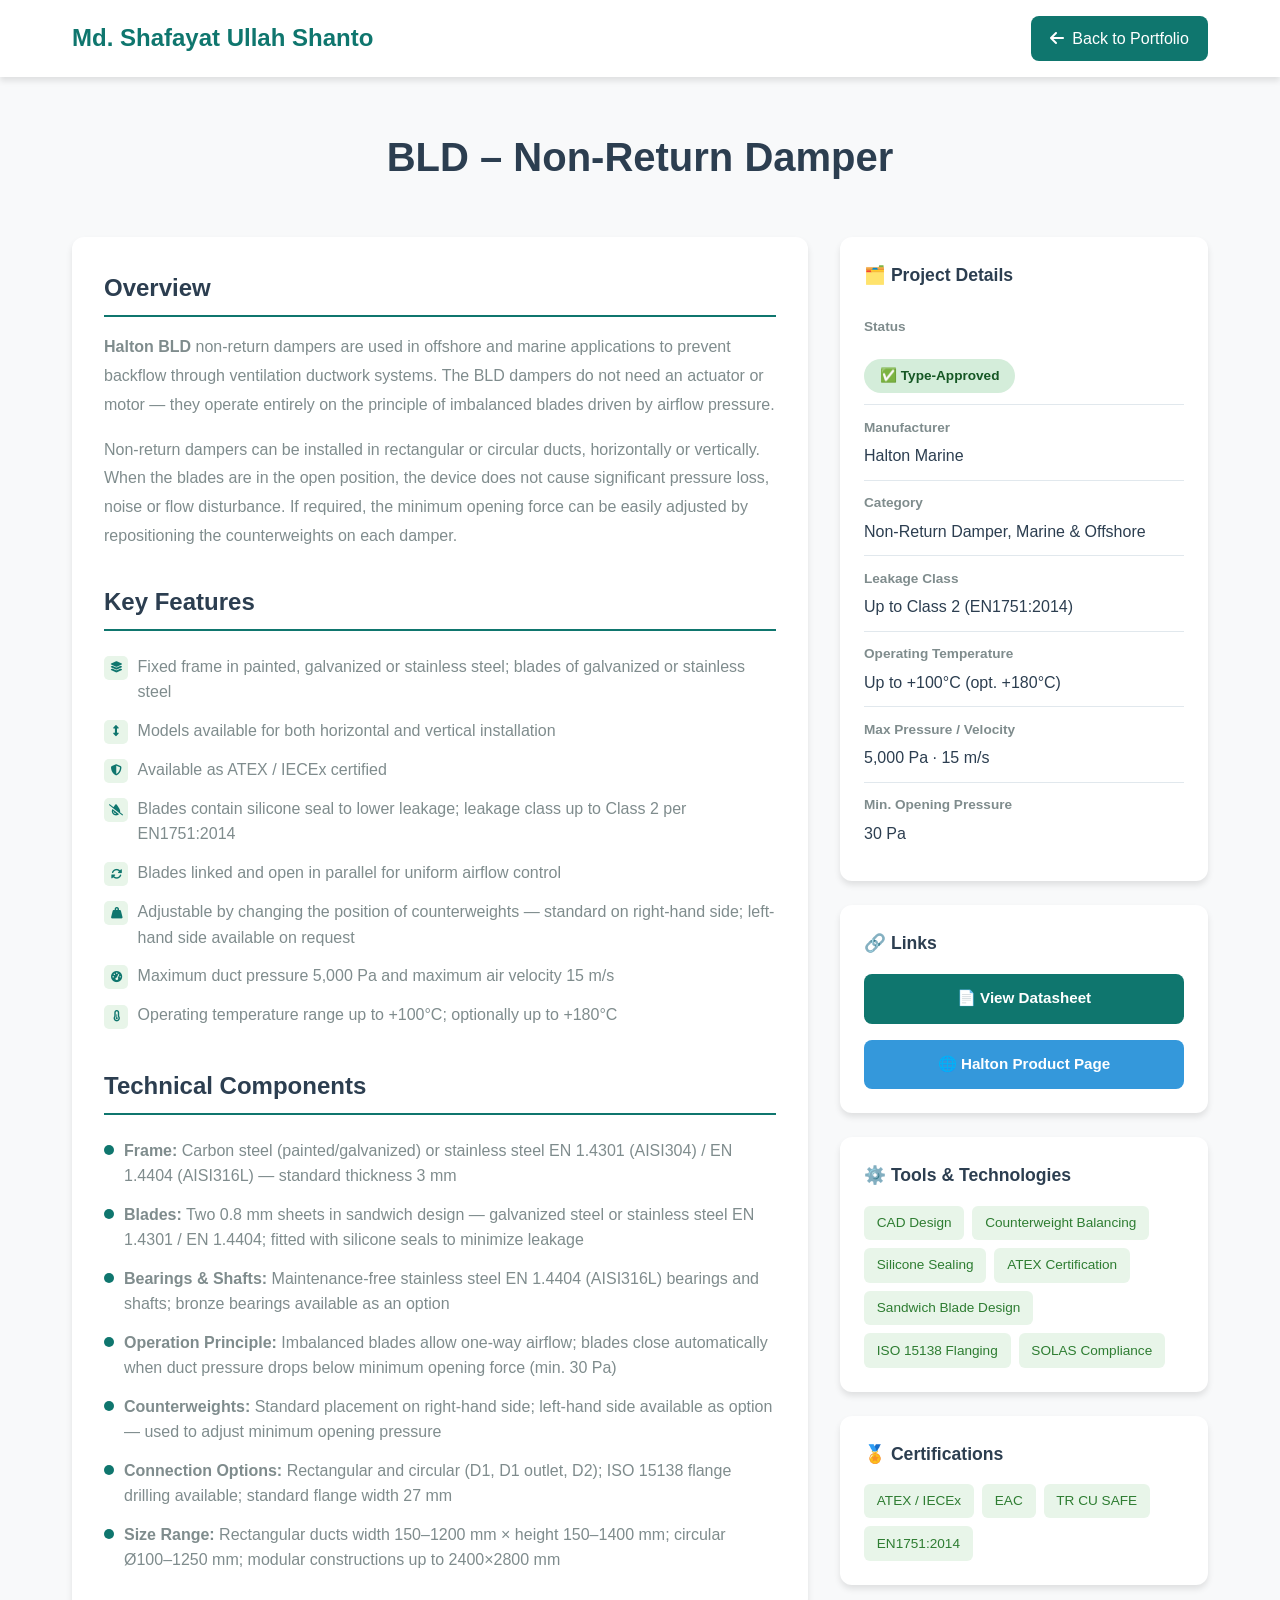
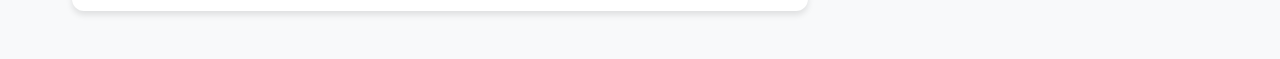
==== projects/BLD/BLD.html @ 90323853 "Add files via upload" ====
<!DOCTYPE html>
<html lang="en">

<head>
  <meta charset="UTF-8">
  <link rel="icon" type="image/png" href="../../website_images/msus.png">
  <meta charset="utf-8">
  <meta content="width=device-width, initial-scale=1.0" name="viewport">
  <meta name="description" content="Damper - HVAC System Project">
  <title>BLD Damper | Md. Shafayat Ullah Shanto</title>

  <!-- Font Awesome -->
  <link rel="stylesheet" href="https://cdnjs.cloudflare.com/ajax/libs/font-awesome/6.4.0/css/all.min.css">

  <style>
    * {
      margin: 0;
      padding: 0;
      box-sizing: border-box;
    }

    :root {
      --primary-color: #0F766E;
      --secondary-color: #27ae60;
      --dark-bg: #0a0e27;
      --card-bg: #ffffff;
      --text-primary: #2c3e50;
      --text-secondary: #7f8c8d;
      --border-color: #e1e8ed;
      --shadow: 0 4px 6px rgba(0, 0, 0, 0.1);
      --shadow-hover: 0 8px 15px rgba(0, 0, 0, 0.15);
    }

    body {
      font-family: 'Segoe UI', Tahoma, Geneva, Verdana, sans-serif;
      line-height: 1.6;
      color: var(--text-primary);
      background: #f8f9fa;
    }

    /* Header Navigation */
    .navbar {
      background: var(--card-bg);
      padding: 1rem 0;
      box-shadow: var(--shadow);
      position: sticky;
      top: 0;
      z-index: 100;
    }

    .nav-container {
      max-width: 1200px;
      margin: 0 auto;
      padding: 0 2rem;
      display: flex;
      justify-content: space-between;
      align-items: center;
    }

    .logo {
      font-size: 1.5rem;
      font-weight: bold;
      color: var(--primary-color);
      text-decoration: none;
    }

    .back-btn {
      display: inline-flex;
      align-items: center;
      gap: 0.5rem;
      padding: 0.6rem 1.2rem;
      background: var(--primary-color);
      color: white;
      text-decoration: none;
      border-radius: 8px;
      transition: all 0.3s ease;
      font-weight: 500;
    }

    .back-btn:hover {
      background: var(--secondary-color);
      transform: translateY(-2px);
      box-shadow: var(--shadow-hover);
    }

    /* Main Container */
    .container {
      max-width: 1200px;
      margin: 0 auto;
      padding: 3rem 2rem;
    }

    /* Project Header */
    .project-header {
      text-align: center;
      margin-bottom: 3rem;
    }

    .project-header h1 {
      font-size: 2.5rem;
      color: var(--text-primary);
      margin-bottom: 0.5rem;
    }

    .project-meta {
      display: flex;
      justify-content: center;
      gap: 2rem;
      flex-wrap: wrap;
      color: var(--text-secondary);
      font-size: 0.95rem;
      margin-top: 1rem;
    }

    .meta-item {
      display: flex;
      align-items: center;
      gap: 0.5rem;
    }

    /* Status Badge */
    .status-badge {
      display: inline-block;
      padding: 0.4rem 1rem;
      background: #d4edda;
      color: #155724;
      border-radius: 20px;
      font-size: 0.85rem;
      font-weight: 600;
      margin-top: 1rem;
    }

    /* Content Grid */
    .content-grid {
      display: grid;
      grid-template-columns: 2fr 1fr;
      gap: 2rem;
      margin-top: 2rem;
    }

    /* Main Content */
    .main-content {
      background: var(--card-bg);
      padding: 2rem;
      border-radius: 12px;
      box-shadow: var(--shadow);
    }

    .section {
      margin-bottom: 2rem;
    }

    .section:last-child {
      margin-bottom: 0;
    }

    .section h2 {
      font-size: 1.5rem;
      color: var(--text-primary);
      margin-bottom: 1rem;
      padding-bottom: 0.5rem;
      text-align: justify;
      border-bottom: 2px solid var(--primary-color);
    }

    .section p {
      color: var(--text-secondary);
      line-height: 1.8;
      margin-bottom: 1rem;
    }

    .section ul {
      list-style: none;
      padding-left: 0;
    }

    /* ── Aligned icon & dot with text ── */
    .section ul li {
      padding: 0.4rem 0;
      color: var(--text-secondary);
      display: flex;
      align-items: flex-start;
      gap: 0.6rem;
    }

    .section ul li:before {
      content: none;
    }

    .section ul li .li-icon {
      width: 1.5rem;
      height: 1.5rem;
      min-width: 1.5rem;
      background: #e8f5e9;
      border-radius: 5px;
      display: flex;
      align-items: center;
      justify-content: center;
      font-size: 0.7rem;
      line-height: 1;
      color: #0F766E;
      flex-shrink: 0;
      margin-top: 0.15rem;
    }

    .section ul li .li-dot {
      width: 0.65rem;
      height: 0.65rem;
      min-width: 0.65rem;
      background: #0F766E;
      border-radius: 50%;
      flex-shrink: 0;
      margin-top: 0.45rem;
    }

    /* Sidebar */
    .sidebar {
      display: flex;
      flex-direction: column;
      gap: 1.5rem;
    }

    .info-card {
      background: var(--card-bg);
      padding: 1.5rem;
      border-radius: 12px;
      box-shadow: var(--shadow);
    }

    .info-card h3 {
      font-size: 1.1rem;
      color: var(--text-primary);
      margin-bottom: 1rem;
      text-align: justify;
      display: flex;
      align-items: center;
      gap: 0.5rem;
    }

    .info-item {
      padding: 0.7rem 0;
      border-bottom: 1px solid var(--border-color);
    }

    .info-item:last-child {
      border-bottom: none;
    }

    .info-label {
      font-size: 0.85rem;
      color: var(--text-secondary);
      display: block;
      margin-bottom: 0.3rem;
    }

    .info-value {
      color: var(--text-primary);
      font-weight: 500;
    }

    /* Tech Stack Tags */
    .tech-tags {
      display: flex;
      flex-wrap: wrap;
      gap: 0.5rem;
      margin-top: 0.5rem;
    }

    .tech-tag {
      background: #e8f5e9;
      color: #2e7d32;
      padding: 0.4rem 0.8rem;
      border-radius: 6px;
      font-size: 0.85rem;
      font-weight: 500;
    }

    /* Action Buttons */
    .action-buttons {
      display: flex;
      gap: 1rem;
      margin-top: 1rem;
    }

    .btn {
      flex: 1;
      padding: 0.8rem;
      border: none;
      border-radius: 8px;
      font-size: 0.95rem;
      font-weight: 600;
      cursor: pointer;
      transition: all 0.3s ease;
      text-align: center;
      text-decoration: none;
      display: inline-block;
    }

    .btn-primary {
      background: var(--primary-color);
      color: white;
    }

    .btn-primary:hover {
      background: var(--secondary-color);
      transform: translateY(-2px);
      box-shadow: var(--shadow-hover);
    }

    .btn-secondary {
      background: #3498db;
      color: white;
    }

    .btn-secondary:hover {
      background: #2980b9;
      transform: translateY(-2px);
    }

    /* Responsive Design */
    @media (max-width: 968px) {
      .content-grid {
        grid-template-columns: 1fr;
      }

      .project-header h1 {
        font-size: 2rem;
      }

      .container {
        padding: 2rem 1rem;
      }
    }
  </style>
</head>

<body>
  <!-- Navigation -->
  <nav class="navbar">
    <div class="nav-container">
      <a href="../../index.html" class="logo">Md. Shafayat Ullah Shanto</a>
      <a href="../../index.html" class="back-btn">
        <i class="fas fa-arrow-left"></i> Back to Portfolio
      </a>
    </div>
  </nav>

  <!-- Main Container -->
  <div class="container">
    <!-- Project Header -->
    <div class="project-header">
      <h1>BLD – Non-Return Damper</h1>
    </div>

    <!-- Content Grid -->
    <div class="content-grid">
      <!-- Main Content -->
      <div class="main-content">

        <!-- Overview Section -->
        <div class="section">
          <h2>Overview</h2>
          <p>
            <strong>Halton BLD</strong> non-return dampers are used in offshore and marine applications to prevent backflow through ventilation ductwork systems. The BLD dampers do not need an actuator or motor — they operate entirely on the principle of imbalanced blades driven by airflow pressure.
          </p>
          <p>
            Non-return dampers can be installed in rectangular or circular ducts, horizontally or vertically. When the blades are in the open position, the device does not cause significant pressure loss, noise or flow disturbance. If required, the minimum opening force can be easily adjusted by repositioning the counterweights on each damper.
          </p>
        </div>

        <!-- Key Features Section -->
        <div class="section">
          <h2>Key Features</h2>
          <ul>
            <li><span class="li-icon"><i class="fas fa-layer-group"></i></span>Fixed frame in painted, galvanized or stainless steel; blades of galvanized or stainless steel</li>
            <li><span class="li-icon"><i class="fas fa-arrows-alt-v"></i></span>Models available for both horizontal and vertical installation</li>
            <li><span class="li-icon"><i class="fas fa-shield-alt"></i></span>Available as ATEX / IECEx certified</li>
            <li><span class="li-icon"><i class="fas fa-tint-slash"></i></span>Blades contain silicone seal to lower leakage; leakage class up to Class 2 per EN1751:2014</li>
            <li><span class="li-icon"><i class="fas fa-sync-alt"></i></span>Blades linked and open in parallel for uniform airflow control</li>
            <li><span class="li-icon"><i class="fas fa-weight-hanging"></i></span>Adjustable by changing the position of counterweights — standard on right-hand side; left-hand side available on request</li>
            <li><span class="li-icon"><i class="fas fa-tachometer-alt"></i></span>Maximum duct pressure 5,000 Pa and maximum air velocity 15 m/s</li>
            <li><span class="li-icon"><i class="fas fa-thermometer-half"></i></span>Operating temperature range up to +100°C; optionally up to +180°C</li>
          </ul>
        </div>

        <!-- Technical Components Section -->
        <div class="section">
          <h2>Technical Components</h2>
          <ul>
            <li><span class="li-dot"></span><span><strong>Frame:</strong> Carbon steel (painted/galvanized) or stainless steel EN 1.4301 (AISI304) / EN 1.4404 (AISI316L) — standard thickness 3 mm</span></li>
            <li><span class="li-dot"></span><span><strong>Blades:</strong> Two 0.8 mm sheets in sandwich design — galvanized steel or stainless steel EN 1.4301 / EN 1.4404; fitted with silicone seals to minimize leakage</span></li>
            <li><span class="li-dot"></span><span><strong>Bearings &amp; Shafts:</strong> Maintenance-free stainless steel EN 1.4404 (AISI316L) bearings and shafts; bronze bearings available as an option</span></li>
            <li><span class="li-dot"></span><span><strong>Operation Principle:</strong> Imbalanced blades allow one-way airflow; blades close automatically when duct pressure drops below minimum opening force (min. 30 Pa)</span></li>
            <li><span class="li-dot"></span><span><strong>Counterweights:</strong> Standard placement on right-hand side; left-hand side available as option — used to adjust minimum opening pressure</span></li>
            <li><span class="li-dot"></span><span><strong>Connection Options:</strong> Rectangular and circular (D1, D1 outlet, D2); ISO 15138 flange drilling available; standard flange width 27 mm</span></li>
            <li><span class="li-dot"></span><span><strong>Size Range:</strong> Rectangular ducts width 150–1200 mm × height 150–1400 mm; circular Ø100–1250 mm; modular constructions up to 2400×2800 mm</span></li>
          </ul>
        </div>

      </div>

      <!-- Sidebar -->
      <div class="sidebar">

        <!-- Project Details -->
        <div class="info-card">
          <h3>🗂️ Project Details</h3>
          <div class="info-item">
            <span class="info-label"><strong>Status</strong></span>
            <span class="status-badge" style="background: #d4edda; color: #155724;">
              ✅ Type-Approved
            </span>
          </div>
          <div class="info-item">
            <span class="info-label"><strong>Manufacturer</strong></span>
            <span class="info-value">Halton Marine</span>
          </div>
          <div class="info-item">
            <span class="info-label"><strong>Category</strong></span>
            <span class="info-value">Non-Return Damper, Marine &amp; Offshore</span>
          </div>
          <div class="info-item">
            <span class="info-label"><strong>Leakage Class</strong></span>
            <span class="info-value">Up to Class 2 (EN1751:2014)</span>
          </div>
          <div class="info-item">
            <span class="info-label"><strong>Operating Temperature</strong></span>
            <span class="info-value">Up to +100°C (opt. +180°C)</span>
          </div>
          <div class="info-item">
            <span class="info-label"><strong>Max Pressure / Velocity</strong></span>
            <span class="info-value">5,000 Pa · 15 m/s</span>
          </div>
          <div class="info-item">
            <span class="info-label"><strong>Min. Opening Pressure</strong></span>
            <span class="info-value">30 Pa</span>
          </div>
        </div>

        <!-- Links -->
        <div class="info-card">
          <h3>🔗 Links</h3>
          <div class="action-buttons">
            <a href="https://www.halton.com/app/uploads/2020/08/Halton-BLD-datasheet-2026.pdf" class="btn btn-primary" target="_blank">
              📄 View Datasheet
            </a>
          </div>
          <div class="action-buttons">
            <a href="https://www.halton.com/products/bld-non-return-damper/" class="btn btn-secondary" target="_blank">
              🌐 Halton Product Page
            </a>
          </div>
        </div>

        <!-- Tools & Technologies -->
        <div class="info-card">
          <h3>⚙️ Tools &amp; Technologies</h3>
          <div class="tech-tags">
            <span class="tech-tag">CAD Design</span>
            <span class="tech-tag">Counterweight Balancing</span>
            <span class="tech-tag">Silicone Sealing</span>
            <span class="tech-tag">ATEX Certification</span>
            <span class="tech-tag">Sandwich Blade Design</span>
            <span class="tech-tag">ISO 15138 Flanging</span>
            <span class="tech-tag">SOLAS Compliance</span>
          </div>
        </div>

        <!-- Certifications -->
        <div class="info-card">
          <h3>🏅 Certifications</h3>
          <div class="tech-tags">
            <span class="tech-tag">ATEX / IECEx</span>
            <span class="tech-tag">EAC</span>
            <span class="tech-tag">TR CU SAFE</span>
            <span class="tech-tag">EN1751:2014</span>
          </div>
        </div>

      </div>
    </div>
  </div>

</body>

</html>
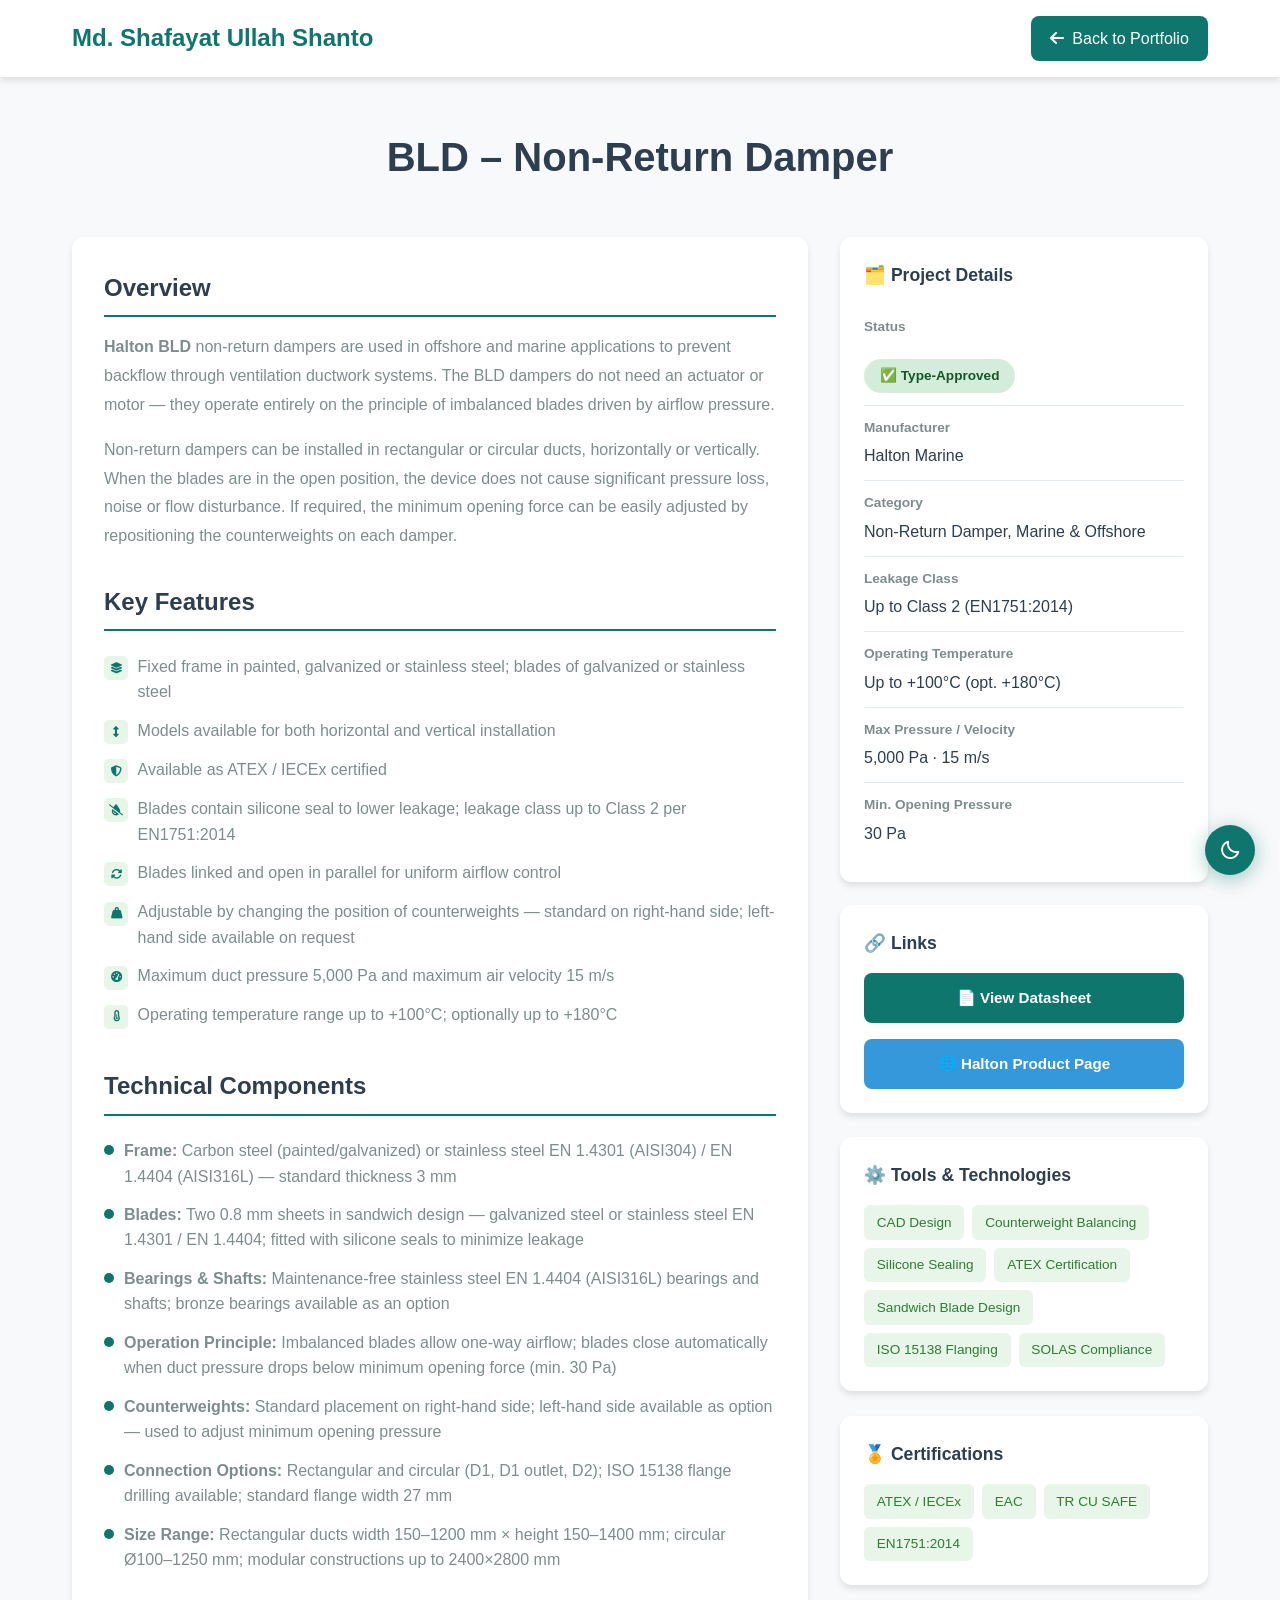
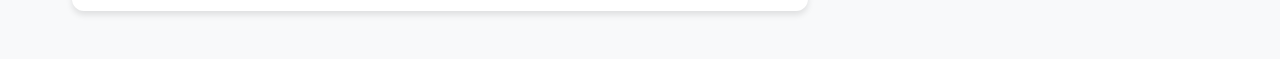
==== commit 8bab6bc4: "Add files via upload" ====
--- a/projects/BLD/BLD.html
+++ b/projects/BLD/BLD.html
@@ -7,11 +7,13 @@
   <meta charset="utf-8">
   <meta content="width=device-width, initial-scale=1.0" name="viewport">
   <meta name="description" content="Damper - HVAC System Project">
-  <title>BLD Damper | Md. Shafayat Ullah Shanto</title>
+  <title>Projects</title>
 
   <!-- Font Awesome -->
   <link rel="stylesheet" href="https://cdnjs.cloudflare.com/ajax/libs/font-awesome/6.4.0/css/all.min.css">
-
+  <link rel="stylesheet" href="https://cdn.jsdelivr.net/npm/boxicons@2.1.4/css/boxicons.min.css">
+  <!-- Project Dark Mode CSS -->
+  <link rel="stylesheet" href="../../assets/css/project-dark.css">
   <style>
     * {
       margin: 0;
@@ -481,6 +483,30 @@
     </div>
   </div>
 
+  <!-- Dark Mode Toggle Button -->
+  <button class="dark-mode-btn" id="darkModeToggle" title="Toggle Dark Mode" aria-label="Toggle dark mode">
+    <i id="darkModeIcon" class="bx bx-moon"></i>
+  </button>
+
+  <script>
+    var btn = document.getElementById("darkModeToggle");
+    var icon = document.getElementById("darkModeIcon");
+    var html = document.documentElement;
+    var saved = localStorage.getItem("theme") || "light";
+    html.setAttribute("data-theme", saved);
+    updateIcon(saved);
+    btn.addEventListener("click", function () {
+      var current = html.getAttribute("data-theme");
+      var next = current === "dark" ? "light" : "dark";
+      html.setAttribute("data-theme", next);
+      localStorage.setItem("theme", next);
+      updateIcon(next);
+    });
+    function updateIcon(theme) {
+      icon.className = theme === "dark" ? "bx bx-sun" : "bx bx-moon";
+    }
+  </script>
+
 </body>
 
 </html>
--- a/assets/css/project-dark.css
+++ b/assets/css/project-dark.css
@@ -0,0 +1,356 @@
+/*==============================================================
+  project-dark.css — shared dark mode for all project pages
+  Place this file at: assets/css/project-dark.css
+  (relative to index.html root)
+==============================================================*/
+
+/* ===== CSS Variables ===== */
+:root {
+  --primary-color: #0F766E;
+  --secondary-color: #27ae60;
+  --card-bg: #ffffff;
+  --text-primary: #2c3e50;
+  --text-secondary: #7f8c8d;
+  --border-color: #e1e8ed;
+  --body-bg: #f8f9fa;
+  --navbar-bg: #ffffff;
+  --shadow: 0 4px 6px rgba(0, 0, 0, 0.1);
+  --shadow-hover: 0 8px 15px rgba(0, 0, 0, 0.15);
+  --tag-bg: #e8f5e9;
+  --tag-color: #2e7d32;
+  --li-icon-bg: #e8f5e9;
+}
+
+[data-theme="dark"] {
+  --card-bg: #1e293b;
+  --text-primary: #e2e8f0;
+  --text-secondary: #94a3b8;
+  --border-color: #334155;
+  --body-bg: #0f172a;
+  --navbar-bg: #1e293b;
+  --shadow: 0 4px 6px rgba(0, 0, 0, 0.4);
+  --shadow-hover: 0 8px 15px rgba(0, 0, 0, 0.5);
+  --tag-bg: rgba(15, 118, 110, 0.15);
+  --tag-color: #5eead4;
+  --li-icon-bg: rgba(15, 118, 110, 0.15);
+}
+
+/* ===== Global Dark Apply ===== */
+[data-theme="dark"] body {
+  background: var(--body-bg) !important;
+  color: var(--text-primary) !important;
+}
+
+[data-theme="dark"] .navbar {
+  background: var(--navbar-bg) !important;
+  box-shadow: 0 2px 10px rgba(0, 0, 0, 0.4) !important;
+  border-bottom: 1px solid #334155;
+}
+
+[data-theme="dark"] .logo {
+  color: #5eead4 !important;
+}
+
+/* ===== Cards & Main Content ===== */
+[data-theme="dark"] .main-content,
+[data-theme="dark"] .info-card {
+  background: var(--card-bg) !important;
+  box-shadow: var(--shadow) !important;
+}
+
+[data-theme="dark"] .section h2 {
+  color: var(--text-primary) !important;
+  border-bottom-color: #0F766E !important;
+}
+
+[data-theme="dark"] .section p {
+  color: var(--text-secondary) !important;
+}
+
+[data-theme="dark"] .section p strong {
+  color: #e2e8f0 !important;
+}
+
+[data-theme="dark"] .section ul li {
+  color: var(--text-secondary) !important;
+}
+
+[data-theme="dark"] .section ul li strong {
+  color: #e2e8f0 !important;
+}
+
+[data-theme="dark"] .li-icon {
+  background: var(--li-icon-bg) !important;
+  color: #5eead4 !important;
+}
+
+[data-theme="dark"] .li-dot {
+  background: #5eead4 !important;
+}
+
+/* ===== Sidebar ===== */
+[data-theme="dark"] .info-card h3 {
+  color: var(--text-primary) !important;
+}
+
+[data-theme="dark"] .info-item {
+  border-bottom-color: var(--border-color) !important;
+}
+
+[data-theme="dark"] .info-label {
+  color: var(--text-secondary) !important;
+}
+
+[data-theme="dark"] .info-value {
+  color: var(--text-primary) !important;
+}
+
+/* ===== Status Badge ===== */
+[data-theme="dark"] .status-badge {
+  background: rgba(15, 118, 110, 0.2) !important;
+  color: #5eead4 !important;
+}
+
+/* Status Badge Hover Lift */
+.status-badge {
+  transition: transform 0.2s ease, box-shadow 0.2s ease;
+  cursor: default;
+  display: inline-block;
+}
+
+.status-badge:hover {
+  transform: translateY(-4px);
+  box-shadow: 0 6px 16px rgba(0, 0, 0, 0.12);
+}
+
+[data-theme="dark"] .status-badge:hover {
+  box-shadow: 0 6px 16px rgba(0, 0, 0, 0.4);
+}
+
+/* ===== Tech Tags ===== */
+[data-theme="dark"] .tech-tag {
+  background: var(--tag-bg) !important;
+  color: var(--tag-color) !important;
+}
+
+/* Tech Tag Hover Lift */
+.tech-tag {
+  transition: transform 0.2s ease, box-shadow 0.2s ease;
+  cursor: default;
+}
+
+.tech-tag:hover {
+  transform: translateY(-4px);
+  box-shadow: 0 6px 16px rgba(0, 0, 0, 0.12);
+}
+
+[data-theme="dark"] .tech-tag:hover {
+  box-shadow: 0 6px 16px rgba(0, 0, 0, 0.4);
+}
+
+/* ===== Project Header ===== */
+[data-theme="dark"] .project-header h1 {
+  color: var(--text-primary) !important;
+}
+
+[data-theme="dark"] .project-meta,
+[data-theme="dark"] .meta-item {
+  color: var(--text-secondary) !important;
+}
+
+/* ===== Dark Mode Toggle Button ===== */
+.dark-mode-btn {
+  position: fixed;
+  bottom: 25px;
+  right: 25px;
+  z-index: 99999;
+  width: 48px;
+  height: 48px;
+  border-radius: 50%;
+  border: none;
+  background: #0F766E;
+  color: #ffffff;
+  font-size: 18px;
+  cursor: pointer;
+  box-shadow: 0 4px 20px rgba(15, 118, 110, 0.4);
+  display: flex;
+  align-items: center;
+  justify-content: center;
+  transition: all 0.3s ease;
+  outline: none;
+}
+
+.dark-mode-btn:hover {
+  transform: scale(1.1) rotate(15deg);
+  box-shadow: 0 6px 28px rgba(15, 118, 110, 0.6);
+  background: #0e635d;
+}
+
+[data-theme="dark"] .dark-mode-btn {
+  background: #1e293b;
+  border: 1px solid #334155;
+  color: #f1c40f;
+  box-shadow: 0 4px 20px rgba(0, 0, 0, 0.4);
+}
+
+[data-theme="dark"] .dark-mode-btn:hover {
+  background: #334155;
+}
+
+/*==============================================================
+  DARK MODE FIXES v2 — force override inline styles
+==============================================================*/
+
+/* Force body background */
+[data-theme="dark"] body {
+  background: #0f172a !important;
+  color: #e2e8f0 !important;
+}
+
+/* Navbar */
+[data-theme="dark"] .navbar {
+  background: #1e293b !important;
+  border-bottom: 1px solid #334155 !important;
+}
+
+/* ALL white cards — main content + sidebar info cards */
+[data-theme="dark"] .main-content,
+[data-theme="dark"] .info-card,
+[data-theme="dark"] .sidebar .info-card {
+  background: #1e293b !important;
+  color: #e2e8f0 !important;
+  box-shadow: 0 4px 15px rgba(0,0,0,0.4) !important;
+}
+
+/* Headings inside cards */
+[data-theme="dark"] .section h2,
+[data-theme="dark"] .info-card h3,
+[data-theme="dark"] .project-header h1 {
+  color: #f1f5f9 !important;
+}
+
+/* Section border line */
+[data-theme="dark"] .section h2 {
+  border-bottom-color: #0F766E !important;
+}
+
+/* Paragraph text */
+[data-theme="dark"] .section p,
+[data-theme="dark"] .section ul li {
+  color: #94a3b8 !important;
+}
+
+[data-theme="dark"] .section p strong,
+[data-theme="dark"] .section ul li strong {
+  color: #e2e8f0 !important;
+}
+
+/* Sidebar labels + values */
+[data-theme="dark"] .info-label {
+  color: #94a3b8 !important;
+}
+[data-theme="dark"] .info-label strong {
+  color: #cbd5e1 !important;
+}
+[data-theme="dark"] .info-value {
+  color: #e2e8f0 !important;
+}
+[data-theme="dark"] .info-item {
+  border-bottom-color: #334155 !important;
+}
+
+/* Status badge */
+[data-theme="dark"] .status-badge {
+  background: rgba(15,118,110,0.2) !important;
+  color: #5eead4 !important;
+  border: 1px solid rgba(15,118,110,0.3) !important;
+}
+
+/* Tech tags */
+[data-theme="dark"] .tech-tag {
+  background: rgba(15,118,110,0.15) !important;
+  color: #5eead4 !important;
+}
+
+/* Li icons and dots */
+[data-theme="dark"] .li-icon {
+  background: rgba(15,118,110,0.15) !important;
+  color: #5eead4 !important;
+}
+[data-theme="dark"] .li-dot {
+  background: #5eead4 !important;
+}
+
+/* ===== DARK MODE TOGGLE BUTTON — match portfolio style ===== */
+.dark-mode-btn {
+  position: fixed;
+  bottom: 25px;
+  right: 25px;
+  z-index: 99999;
+  width: 50px;
+  height: 50px;
+  border-radius: 50%;
+  border: none;
+  background: #0F766E;
+  color: #ffffff;
+  font-size: 20px;
+  cursor: pointer;
+  box-shadow: 0 4px 20px rgba(15,118,110,0.4);
+  display: flex;
+  align-items: center;
+  justify-content: center;
+  transition: all 0.3s ease;
+  outline: none;
+}
+
+.dark-mode-btn:hover {
+  transform: scale(1.1) rotate(15deg);
+  box-shadow: 0 6px 28px rgba(15,118,110,0.6);
+  background: #0e635d;
+}
+
+/* Dark state — sun icon, dark background, yellow tint */
+[data-theme="dark"] .dark-mode-btn {
+  background: #1e293b !important;
+  border: 1px solid #334155 !important;
+  color: #f1c40f !important;
+  box-shadow: 0 4px 20px rgba(0,0,0,0.4) !important;
+}
+
+[data-theme="dark"] .dark-mode-btn:hover {
+  background: #334155 !important;
+  transform: scale(1.1) rotate(15deg) !important;
+}
+
+/* BoxIcons support (bx bx-moon / bx bx-sun) */
+.dark-mode-btn .bx {
+  font-size: 22px;
+  line-height: 1;
+}
+
+/*==============================================================
+  CARD HOVER LIFT EFFECT — all project pages
+==============================================================*/
+
+.main-content,
+.info-card,
+.sidebar .info-card {
+  transition: transform 0.25s ease, box-shadow 0.25s ease;
+  will-change: transform;
+}
+
+.main-content:hover,
+.info-card:hover,
+.sidebar .info-card:hover {
+  transform: translateY(-6px);
+  box-shadow: 0 12px 32px rgba(0, 0, 0, 0.13) !important;
+}
+
+/* Dark mode lift effect */
+[data-theme="dark"] .main-content:hover,
+[data-theme="dark"] .info-card:hover,
+[data-theme="dark"] .sidebar .info-card:hover {
+  transform: translateY(-6px);
+  box-shadow: 0 12px 32px rgba(0, 0, 0, 0.45) !important;
+}
+
